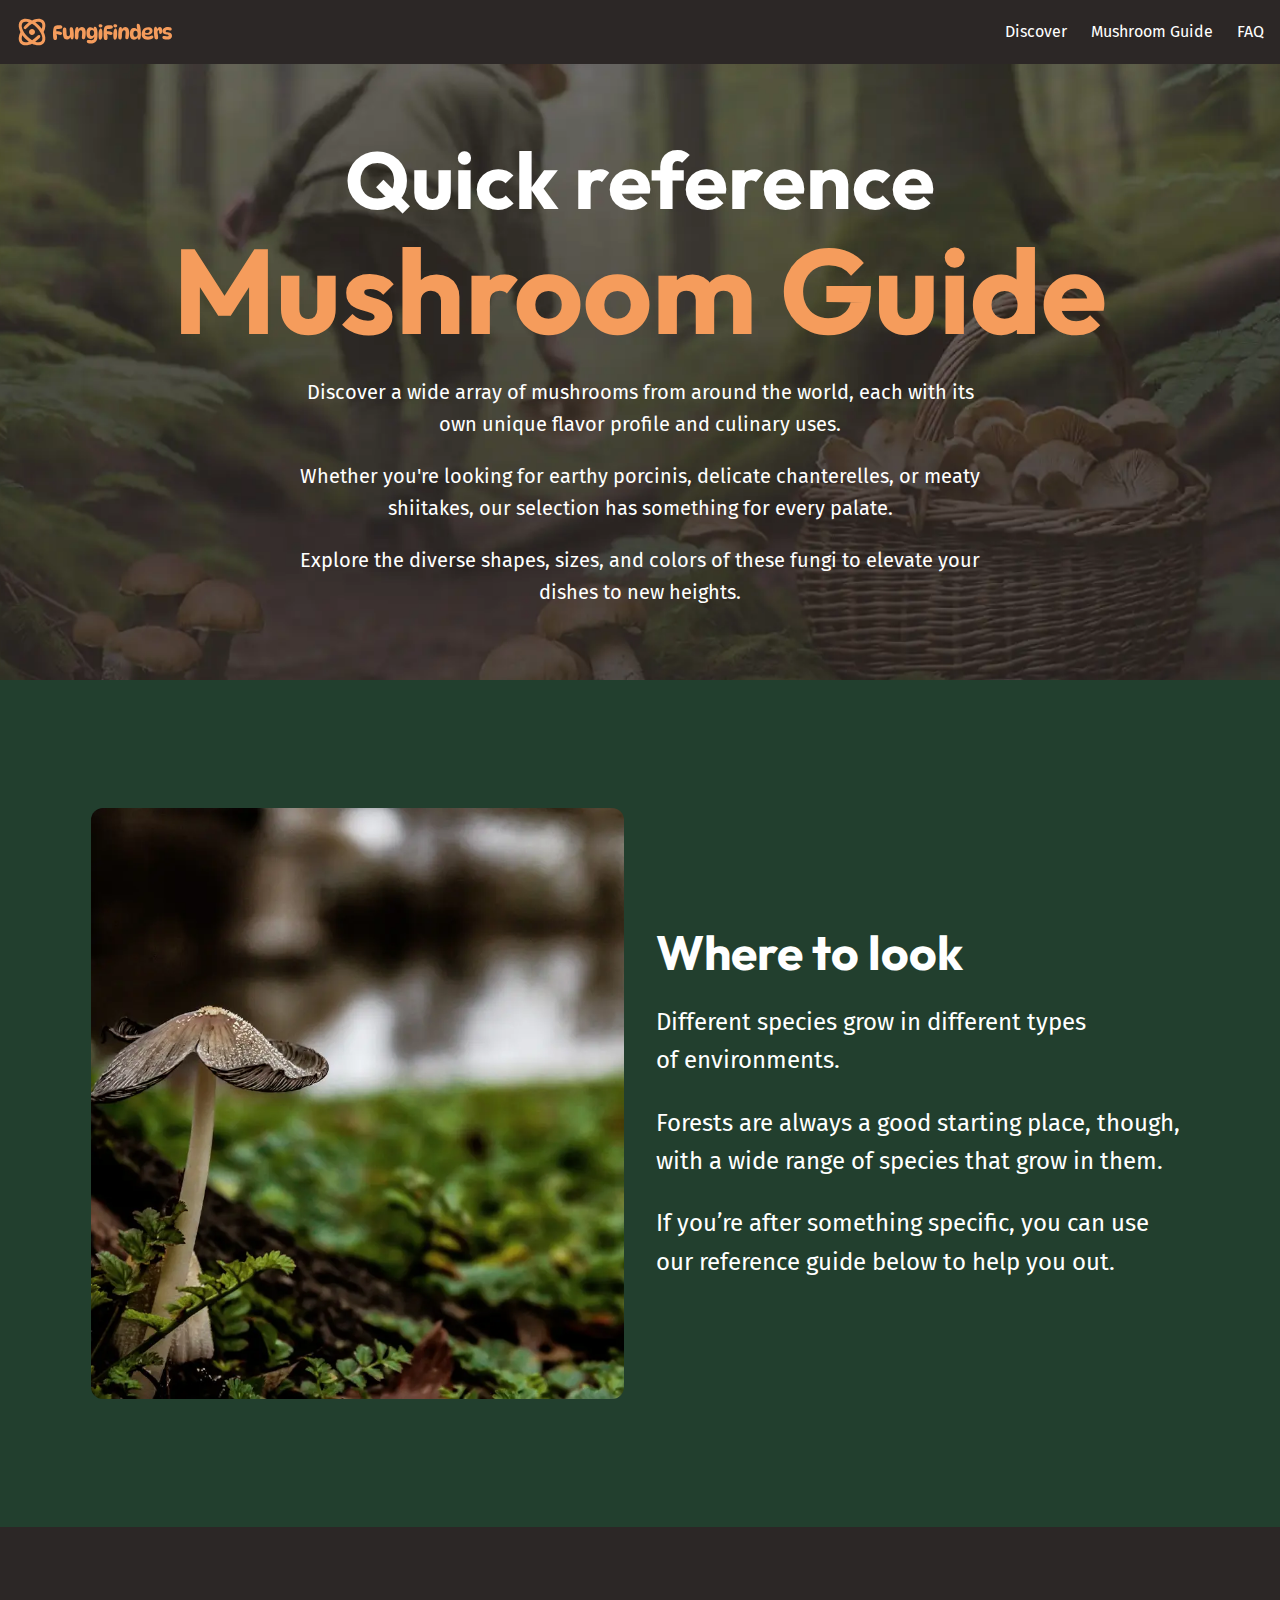
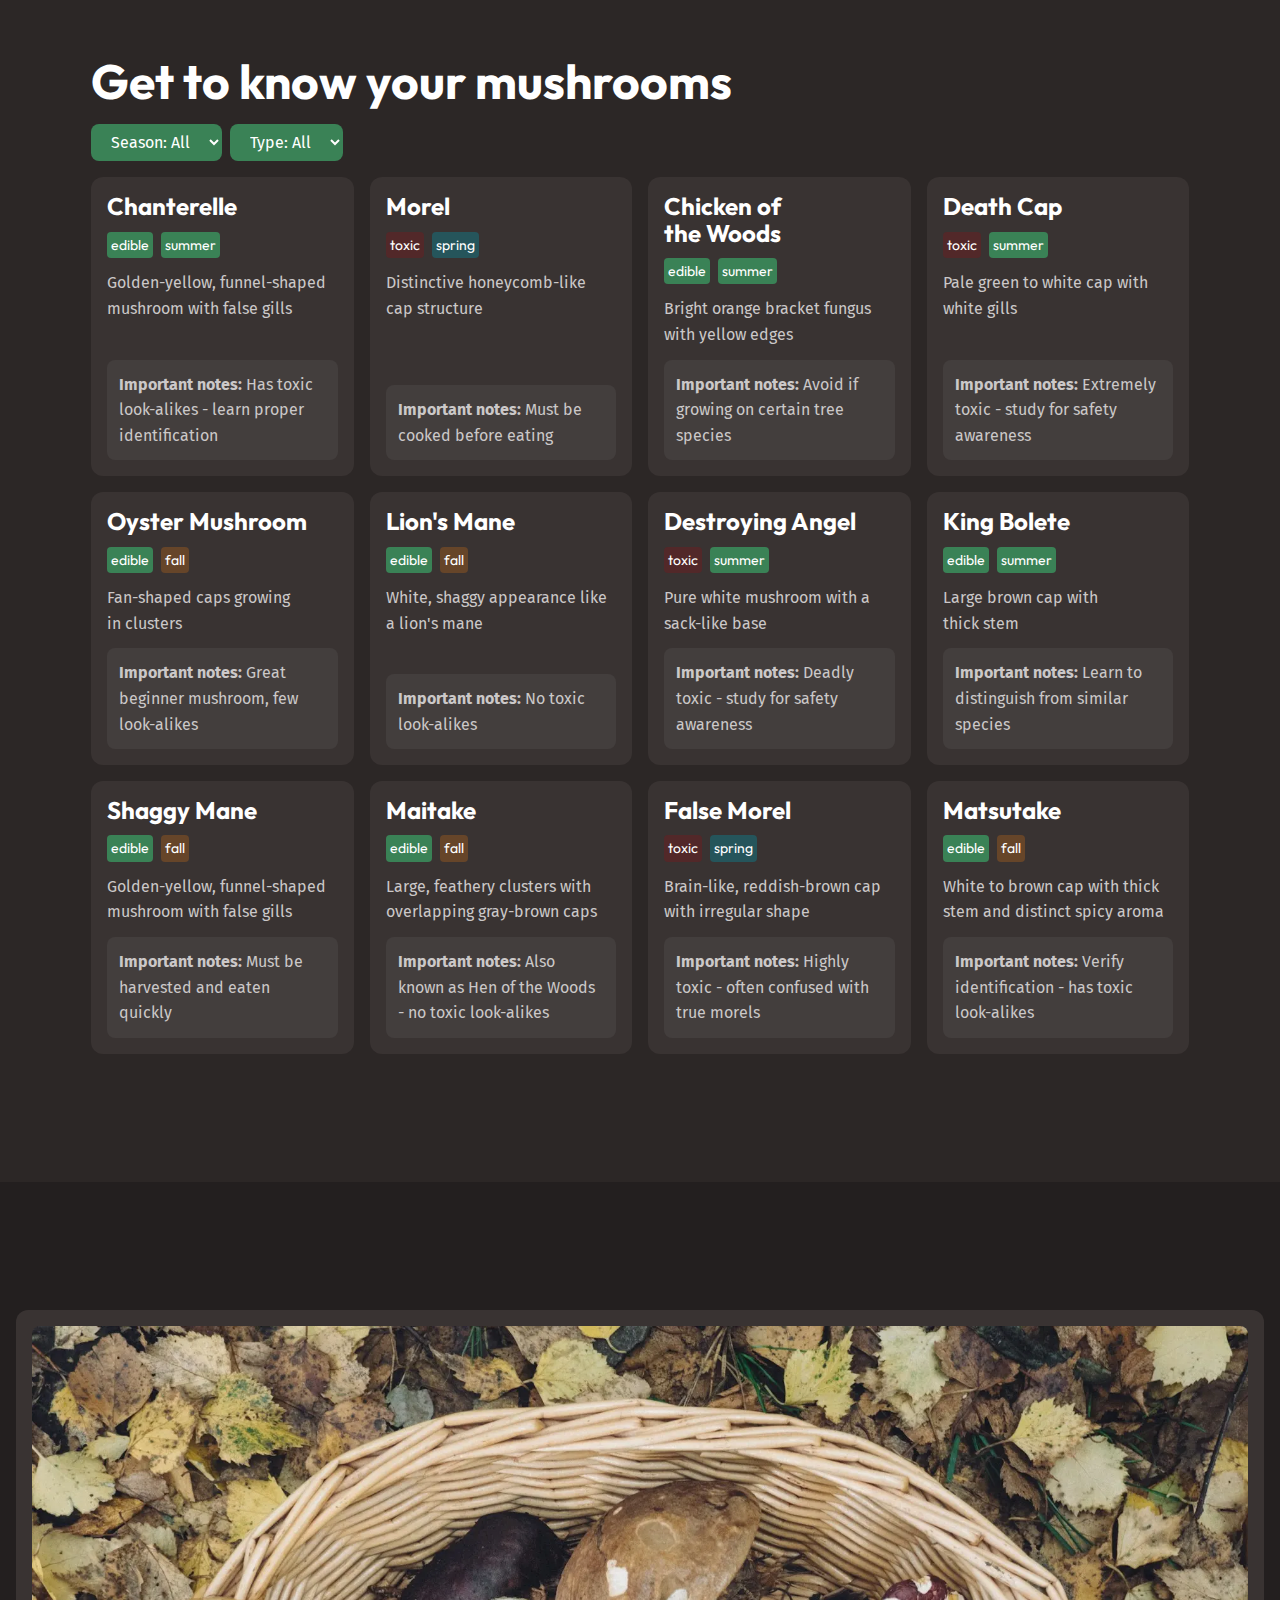
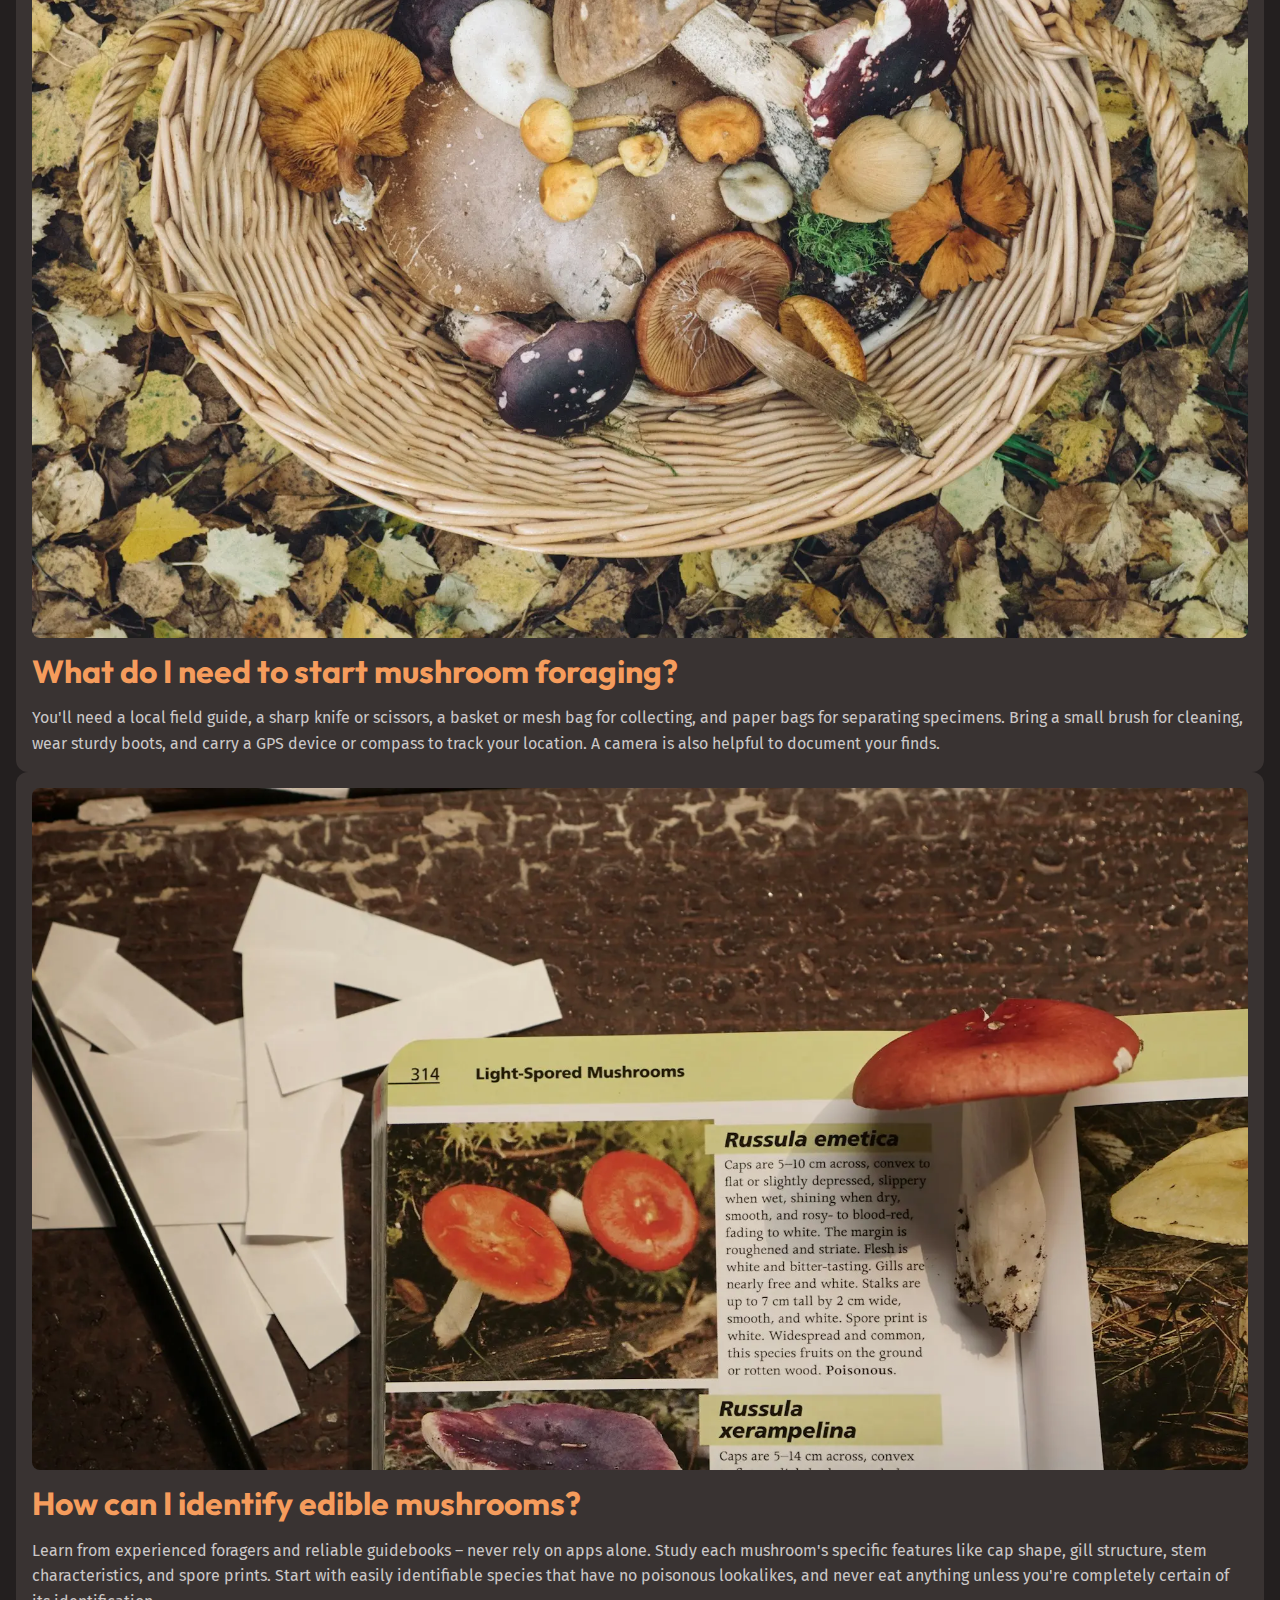
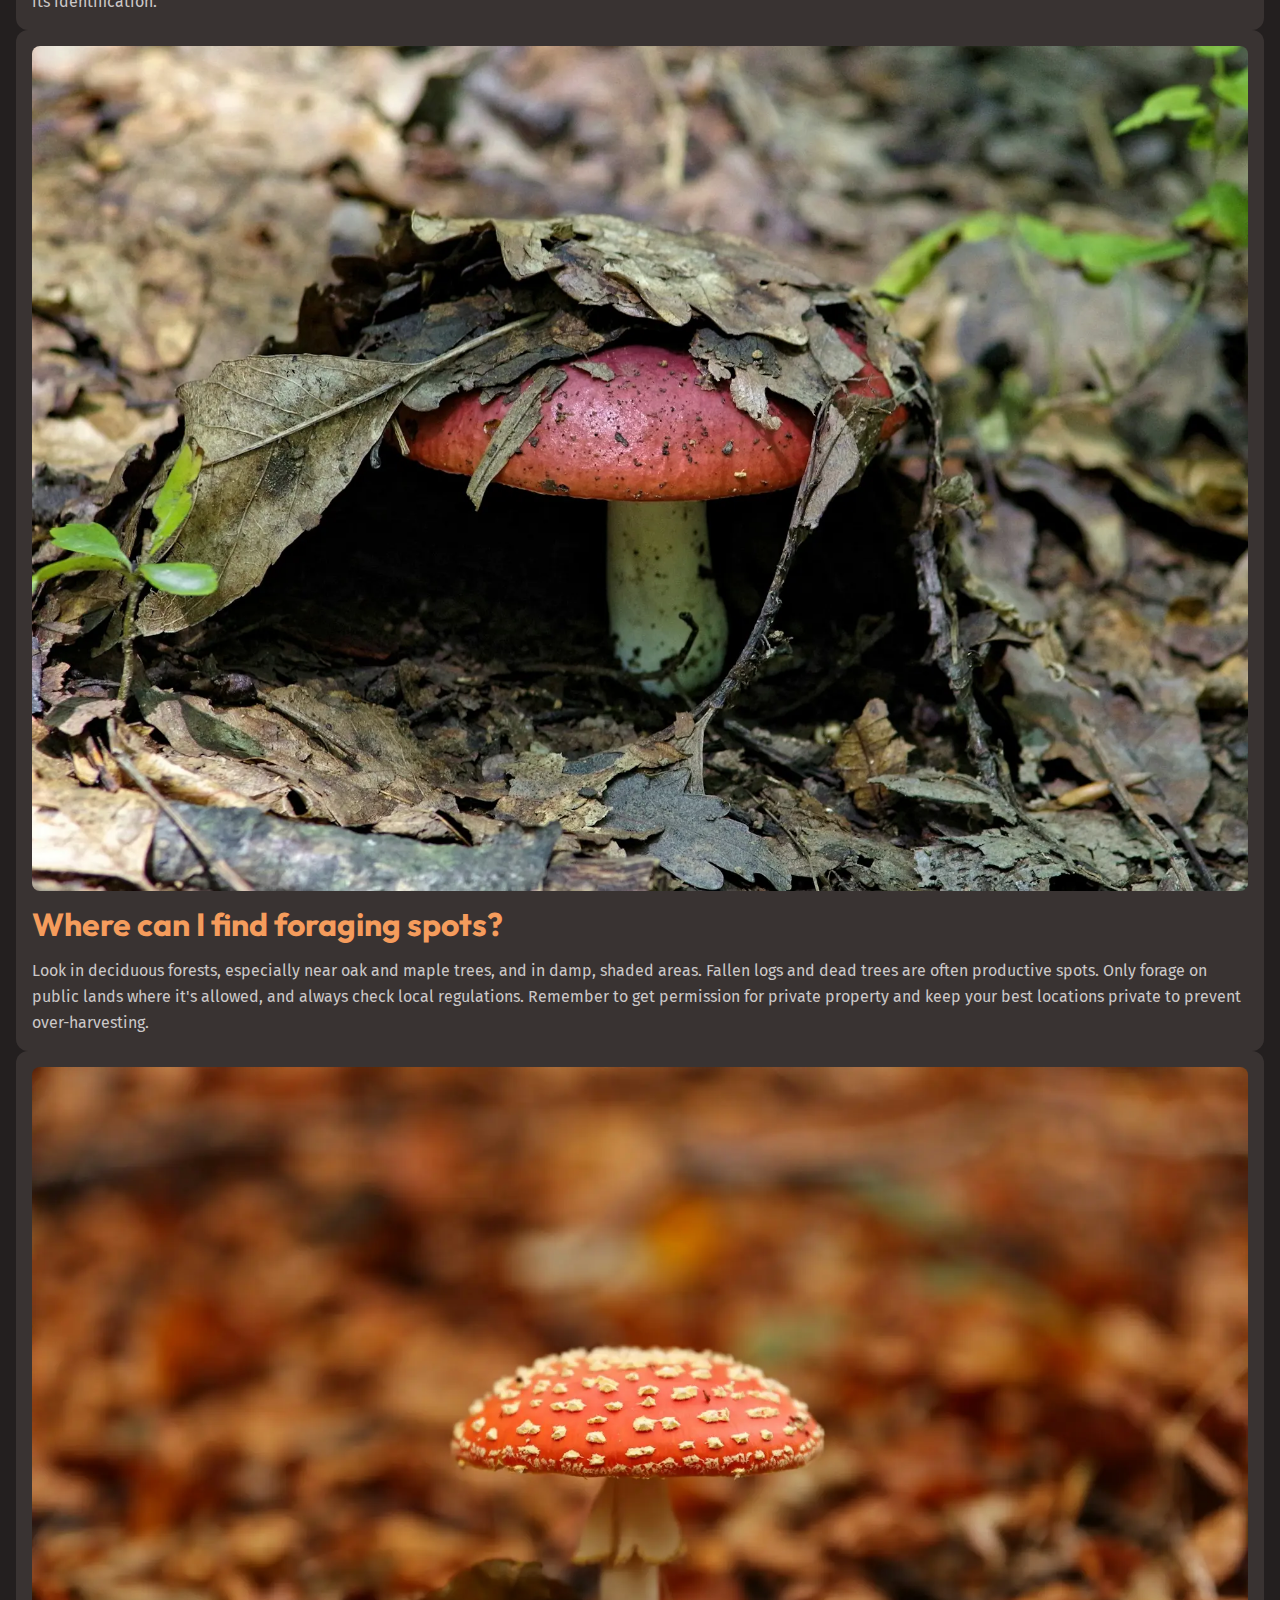
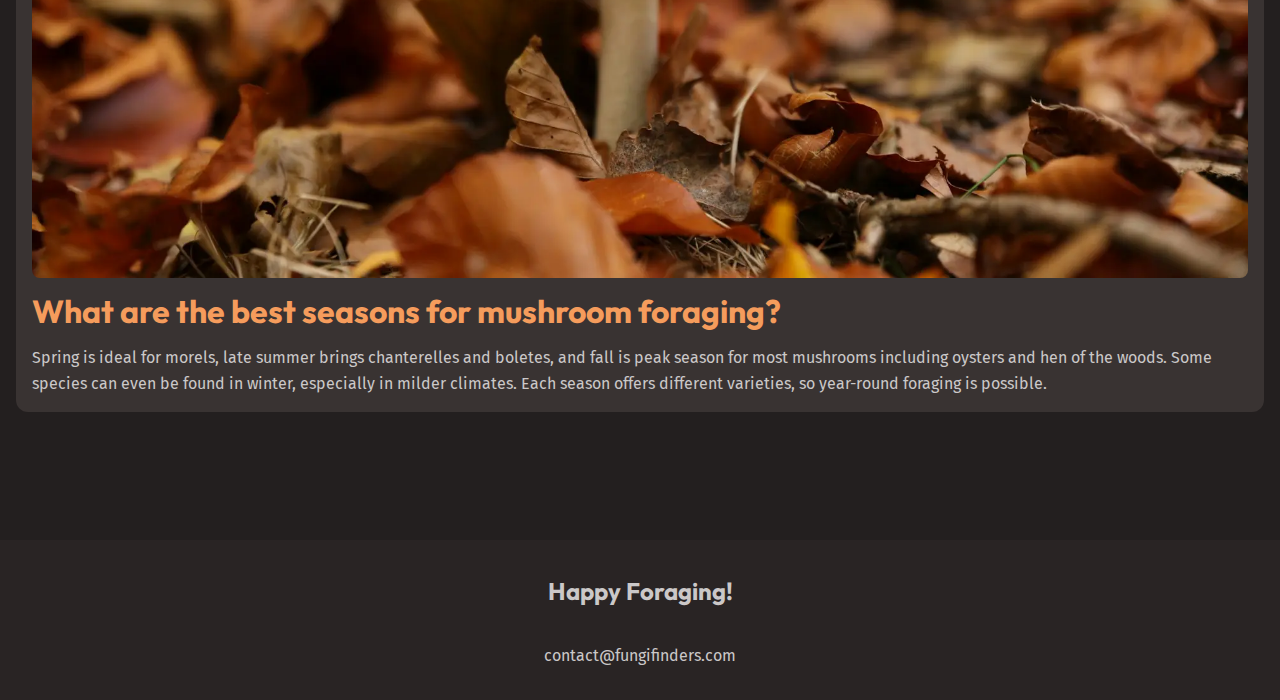
==== mushroom-guide.html @ 2363a517 "Add guide page and style through mushroom guide section" ====
<!DOCTYPE html>
<html lang="en">
  <head>
    <meta charset="UTF-8" />
    <meta name="viewport" content="width=device-width, initial-scale=1.0" />
    <title>FEM From Scratch</title>

    <link rel="preconnect" href="https://fonts.googleapis.com" />
    <link rel="preconnect" href="https://fonts.gstatic.com" crossorigin />
    <link
      href="https://fonts.googleapis.com/css2?family=Fira+Sans:wght@400;700&family=Outfit:wght@100..900&display=swap"
      rel="stylesheet" />

    <link rel="stylesheet" href="style.css" />
    <script src="/main.js" defer></script>
  </head>

  <body>
    <a href="#main" class="skip-to-main">Skip to main content</a>
    <header class="site-header">
      <div class="wrapper" data-width="wide">
        <div class="site-header__inner">
          <a href="/">
            <img class="logo" src="/assets/fungi-finders.svg" alt="" />
          </a>
          <button aria-controls="primary-nav" aria-expanded="false">
            <span class="visually-hidden">Menu</span>
            <img src="/assets/hamburger.svg" alt="" />
          </button>
          <nav id="primary-nav" class="primary-navigation">
            <ul role="list">
              <li><a href="/">Discover</a></li>
              <li><a href="/mushroom-guide.html">Mushroom Guide</a></li>
              <li><a href="#">FAQ</a></li>
            </ul>
          </nav>
        </div>
      </div>
    </header>

    <main id="main">
      <section class="section hero flow" data-padding="compact">
        <div class="wrapper" data-width="wide">
          <h1 class="hero__title">
            Quick reference
            <span>Mushroom Guide</span>
          </h1>
        </div>
        <div class="wrapper" data-width="narrow">
          <div class="flow">
            <p>
              Discover a wide array of mushrooms from around the world, each
              with its own unique flavor profile and culinary uses.
            </p>
            <p>
              Whether you're looking for earthy porcinis, delicate chanterelles,
              or meaty shiitakes, our selection has something for every palate.
            </p>
            <p>
              Explore the diverse shapes, sizes, and colors of these fungi to
              elevate your dishes to new heights.
            </p>
          </div>
        </div>
      </section>

      <!-- Where to look -->
      <section class="section background-accent">
        <div class="wrapper">
          <!-- Two columns -->
          <div
            class="equal-columns"
            data-gap="large"
            data-vertical-alignment="center">
            <div>
              <img
                src="/assets/where-to-look.webp"
                alt="A white mushroom with a large cap growing on the forest floor" />
            </div>
            <div class="flow font-size-lg text-high-contrast">
              <h2 class="section-title">Where to look</h2>
              <p>Different species grow in different types of environments.</p>
              <p>
                Forests are always a good starting place, though, with a wide
                range of species that grow in them.
              </p>
              <p>
                If you’re after something specific, you can use our reference
                guide below to help you out.
              </p>
            </div>
          </div>
        </div>
      </section>

      <!-- Get to know your mushrooms -->
      <section class="section mushroom-guide">
        <div class="wrapper">
          <div class="flow">
            <h2 class="section-title">Get to know your mushrooms</h2>
            <div class="flex-group">
              <select name="" id="">
                <option value="all">Season: All</option>
                <option value="spring">Spring</option>
                <option value="summer">Summer</option>
                <option value="fall">Fall</option>
              </select>
              <select name="" id="">
                <option value="all">Type: All</option>
                <option value="edible">Edible</option>
                <option value="toxic">Toxic</option>
              </select>
            </div>

            <!-- Grid of mushrooms -->
            <div class="grid-auto-fit">
              <!-- 12 cards here -->
              <div class="card">
                <h3 class="card__title">Chanterelle</h3>
                <ul
                  class="tag-list"
                  role="list"
                  aria-label="Mushroom Characteristics">
                  <li data-edible="edible">
                    <span class="visually-hidden">This mushroom is</span>
                    edible
                  </li>
                  <li data-season="summer">
                    <span class="visually-hidden">
                      Best season to harvest this mushroom is
                    </span>
                    summer
                  </li>
                </ul>
                <p>Golden-yellow, funnel-shaped mushroom with false gills</p>
                <div class="card__note">
                  <strong>Important notes: </strong>
                  Has toxic look-alikes - learn proper identification
                </div>
              </div>

              <div class="card">
                <h3 class="card__title">Morel</h3>
                <ul
                  class="tag-list"
                  role="list"
                  aria-label="Mushroom Characteristics">
                  <li data-edible="toxic">
                    <span class="visually-hidden">This mushroom is</span>
                    toxic
                  </li>
                  <li data-season="spring">
                    <span class="visually-hidden">
                      Best season to harvest this mushroom is
                    </span>
                    spring
                  </li>
                </ul>
                <p>Distinctive honeycomb-like cap structure</p>
                <div class="card__note">
                  <strong>Important notes: </strong>
                  Must be cooked before eating
                </div>
              </div>

              <div class="card">
                <h3 class="card__title">Chicken of the Woods</h3>
                <ul
                  class="tag-list"
                  role="list"
                  aria-label="Mushroom Characteristics">
                  <li data-edible="edible">
                    <span class="visually-hidden">This mushroom is</span>
                    edible
                  </li>
                  <li data-season="summer">
                    <span class="visually-hidden">
                      Best season to harvest this mushroom is
                    </span>
                    summer
                  </li>
                </ul>
                <p>Bright orange bracket fungus with yellow edges</p>
                <div class="card__note">
                  <strong>Important notes: </strong>
                  Avoid if growing on certain tree species
                </div>
              </div>

              <div class="card">
                <h3 class="card__title">Death Cap</h3>
                <ul
                  class="tag-list"
                  role="list"
                  aria-label="Mushroom Characteristics">
                  <li data-edible="toxic">
                    <span class="visually-hidden">This mushroom is</span>
                    toxic
                  </li>
                  <li data-season="summer">
                    <span class="visually-hidden">
                      Best season to harvest this mushroom is
                    </span>
                    summer
                  </li>
                </ul>
                <p>Pale green to white cap with white gills</p>
                <div class="card__note">
                  <strong>Important notes: </strong>
                  Extremely toxic - study for safety awareness
                </div>
              </div>

              <div class="card">
                <h3 class="card__title">Oyster Mushroom</h3>
                <ul
                  class="tag-list"
                  role="list"
                  aria-label="Mushroom Characteristics">
                  <li data-edible="edible">
                    <span class="visually-hidden">This mushroom is</span>
                    edible
                  </li>
                  <li data-season="fall">
                    <span class="visually-hidden">
                      Best season to harvest this mushroom is
                    </span>
                    fall
                  </li>
                </ul>
                <p>Fan-shaped caps growing in clusters</p>
                <div class="card__note">
                  <strong>Important notes: </strong>
                  Great beginner mushroom, few look-alikes
                </div>
              </div>

              <div class="card">
                <h3 class="card__title">Lion's Mane</h3>
                <ul
                  class="tag-list"
                  role="list"
                  aria-label="Mushroom Characteristics">
                  <li data-edible="edible">
                    <span class="visually-hidden">This mushroom is</span>
                    edible
                  </li>
                  <li data-season="fall">
                    <span class="visually-hidden">
                      Best season to harvest this mushroom is
                    </span>
                    fall
                  </li>
                </ul>
                <p>White, shaggy appearance like a lion's mane</p>
                <div class="card__note">
                  <strong>Important notes: </strong>
                  No toxic look-alikes
                </div>
              </div>

              <div class="card">
                <h3 class="card__title">Destroying Angel</h3>
                <ul
                  class="tag-list"
                  role="list"
                  aria-label="Mushroom Characteristics">
                  <li data-edible="toxic">
                    <span class="visually-hidden">This mushroom is</span>
                    toxic
                  </li>
                  <li data-season="summer">
                    <span class="visually-hidden">
                      Best season to harvest this mushroom is
                    </span>
                    summer
                  </li>
                </ul>
                <p>Pure white mushroom with a sack-like base</p>
                <div class="card__note">
                  <strong>Important notes: </strong>
                  Deadly toxic - study for safety awareness
                </div>
              </div>

              <div class="card">
                <h3 class="card__title">King Bolete</h3>
                <ul
                  class="tag-list"
                  role="list"
                  aria-label="Mushroom Characteristics">
                  <li data-edible="edible">
                    <span class="visually-hidden">This mushroom is</span>
                    edible
                  </li>
                  <li data-season="summer">
                    <span class="visually-hidden">
                      Best season to harvest this mushroom is
                    </span>
                    summer
                  </li>
                </ul>
                <p>Large brown cap with thick stem</p>
                <div class="card__note">
                  <strong>Important notes: </strong>
                  Learn to distinguish from similar species
                </div>
              </div>

              <div class="card">
                <h3 class="card__title">Shaggy Mane</h3>
                <ul
                  class="tag-list"
                  role="list"
                  aria-label="Mushroom Characteristics">
                  <li data-edible="edible">
                    <span class="visually-hidden">This mushroom is</span>
                    edible
                  </li>
                  <li data-season="fall">
                    <span class="visually-hidden">
                      Best season to harvest this mushroom is
                    </span>
                    fall
                  </li>
                </ul>
                <p>Golden-yellow, funnel-shaped mushroom with false gills</p>
                <div class="card__note">
                  <strong>Important notes: </strong>
                  Must be harvested and eaten quickly
                </div>
              </div>

              <div class="card">
                <h3 class="card__title">Maitake</h3>
                <ul
                  class="tag-list"
                  role="list"
                  aria-label="Mushroom Characteristics">
                  <li data-edible="edible">
                    <span class="visually-hidden">This mushroom is</span>
                    edible
                  </li>
                  <li data-season="fall">
                    <span class="visually-hidden">
                      Best season to harvest this mushroom is
                    </span>
                    fall
                  </li>
                </ul>
                <p>Large, feathery clusters with overlapping gray-brown caps</p>
                <div class="card__note">
                  <strong>Important notes: </strong>
                  Also known as Hen of the Woods - no toxic look-alikes
                </div>
              </div>

              <div class="card">
                <h3 class="card__title">False Morel</h3>
                <ul
                  class="tag-list"
                  role="list"
                  aria-label="Mushroom Characteristics">
                  <li data-edible="toxic">
                    <span class="visually-hidden">This mushroom is</span>
                    toxic
                  </li>
                  <li data-season="spring">
                    <span class="visually-hidden">
                      Best season to harvest this mushroom is
                    </span>
                    spring
                  </li>
                </ul>
                <p>Brain-like, reddish-brown cap with irregular shape</p>
                <div class="card__note">
                  <strong>Important notes: </strong>
                  Highly toxic - often confused with true morels
                </div>
              </div>

              <div class="card">
                <h3 class="card__title">Matsutake</h3>
                <ul
                  class="tag-list"
                  role="list"
                  aria-label="Mushroom Characteristics">
                  <li data-edible="edible">
                    <span class="visually-hidden">This mushroom is</span>
                    edible
                  </li>
                  <li data-season="fall">
                    <span class="visually-hidden">
                      Best season to harvest this mushroom is
                    </span>
                    fall
                  </li>
                </ul>
                <p>
                  White to brown cap with thick stem and distinct spicy aroma
                </p>
                <div class="card__note">
                  <strong>Important notes: </strong>
                  Verify identification - has toxic look-alikes
                </div>
              </div>
            </div>
          </div>
        </div>
      </section>

      <!-- FAQ -->
      <section class="section background-extra-dark">
        <div class="wrapper" data-width="wide">
          <div class="card">
            <img
              src="/assets/start-foraging.webp"
              alt="A basket full of wild mushrooms" />
            <h3 class="card__title">
              What do I need to start mushroom foraging?
            </h3>
            <p>
              You'll need a local field guide, a sharp knife or scissors, a
              basket or mesh bag for collecting, and paper bags for separating
              specimens. Bring a small brush for cleaning, wear sturdy boots,
              and carry a GPS device or compass to track your location. A camera
              is also helpful to document your finds.
            </p>
          </div>
          <div class="card">
            <img
              src="/assets/identify-mushrooms.webp"
              alt="A mushroom on top of a book, showing the information about that mushroom" />
            <h3 class="card__title">How can I identify edible mushrooms?</h3>
            <p>
              Learn from experienced foragers and reliable guidebooks – never
              rely on apps alone. Study each mushroom's specific features like
              cap shape, gill structure, stem characteristics, and spore prints.
              Start with easily identifiable species that have no poisonous
              lookalikes, and never eat anything unless you're completely
              certain of its identification.
            </p>
          </div>
          <div class="card">
            <img
              src="/assets/where-to-find.webp"
              alt="A mushroom with a red cap, poking out from a pile of leaves" />
            <h3 class="card__title">Where can I find foraging spots?</h3>
            <p>
              Look in deciduous forests, especially near oak and maple trees,
              and in damp, shaded areas. Fallen logs and dead trees are often
              productive spots. Only forage on public lands where it's allowed,
              and always check local regulations. Remember to get permission for
              private property and keep your best locations private to prevent
              over-harvesting.
            </p>
          </div>
          <div class="card">
            <img
              src="/assets/best-seasons.webp"
              alt="A red capped mushroom with white dots on it, growing out of a leafy forest floor" />
            <h3 class="card__title">
              What are the best seasons for mushroom foraging?
            </h3>
            <p>
              Spring is ideal for morels, late summer brings chanterelles and
              boletes, and fall is peak season for most mushrooms including
              oysters and hen of the woods. Some species can even be found in
              winter, especially in milder climates. Each season offers
              different varieties, so year-round foraging is possible.
            </p>
          </div>
        </div>
      </section>
    </main>

    <footer class="site-footer">
      <p class="site-footer__title">Happy Foraging!</p>
      <a href="mailto:contact@fungifinders.com">contact@fungifinders.com</a>
    </footer>
  </body>
</html>
---- style.css ----
/* @layer reset, base; */

@layer reset {
  *,
  *::before,
  *::after {
    box-sizing: border-box;
  }

  /* https://kilianvalkhof.com/2022/css-html/your-css-reset-needs-text-size-adjust-probably/ */
  html {
    -moz-text-size-adjust: none;
    -webkit-text-size-adjust: none;
    text-size-adjust: none;
  }

  body,
  h1,
  h2,
  h3,
  h4,
  p,
  figure,
  blockquote,
  dl,
  dd {
    margin: 0;
  }

  /* https://www.scottohara.me/blog/2019/01/12/lists-and-safari.html */
  [role="list"] {
    list-style: none;
    margin: 0;
    padding: 0;
  }

  body {
    min-block-size: 100vh;
    line-height: 1.6;
  }

  h1,
  h2,
  h3,
  button,
  input,
  label {
    line-height: 1.1;
  }

  h1,
  h2,
  h3,
  h4 {
    text-wrap: balance;
  }

  p,
  li {
    text-wrap: pretty;
  }

  img,
  picture {
    max-inline-size: 100%;
    display: block;
  }

  input,
  button,
  textarea,
  select {
    font: inherit;
  }
}

@layer base {
  :root {
    /* PRIMITIVES */
    --clr-white: hsl(0, 0%, 100%);
    --clr-gray-100: hsl(0, 2%, 79%);
    --clr-brand-400: hsl(25, 88%, 75%);
    --clr-brand-500: hsl(25, 88%, 66%);
    --clr-green-400: hsl(143, 19%, 49%);
    --clr-green-500: hsl(143, 38%, 37%);
    --clr-green-600: hsl(145, 29%, 19%);
    --clr-brown-500: hsl(10, 5%, 25%);
    --clr-brown-600: hsl(9, 7%, 21%);
    --clr-brown-700: hsl(9, 8%, 16%);
    --clr-brown-800: hsl(0, 6%, 15%);
    --clr-brown-900: hsl(0, 6%, 13%);

    --clr-orange-500: hsl(28, 43%, 28%);
    --clr-red-500: hsl(359, 34%, 24%);
    --clr-teal-500: hsl(186, 42%, 25%);

    --ff-body: "Fira Sans", sans-serif;
    --ff-heading: "Outfit", sans-serif;

    --fs-300: 0.875rem;
    --fs-400: 1rem;
    --fs-500: 1.125rem;
    --fs-600: 1.25rem;
    --fs-700: 1.5rem;
    --fs-800: 2rem;
    --fs-900: 3.75rem;
    --fs-1000: 3.75rem;

    /* Note media query is using CSS Nesting inside :root */
    /* @media (min-width: 760px) */
    @media (width > 760px) {
      --fs-300: 0.875rem;
      --fs-400: 1rem;
      --fs-500: 1.25rem;
      --fs-600: 1.5rem;
      --fs-700: 2rem;
      --fs-800: 3rem;
      --fs-900: 5rem;
      --fs-1000: 7.5rem;
    }
  }

  /* Start a new :root to keep proper syntax highlighting */
  :root {
    /* SEMANTIC */
    --text-main: var(--clr-gray-100);
    --text-high-contrast: var(--clr-white);
    --text-brand: var(--clr-brand-500);
    --text-brand-light: var(--clr-brand-400);

    --background-accent-light: var(--clr-green-400);
    --background-accent-main: var(--clr-green-500);
    --background-accent-dark: var(--clr-green-600);

    --background-extra-light: var(--clr-brown-500);
    --background-light: var(--clr-brown-600);
    --background-main: var(--clr-brown-700);
    --background-dark: var(--clr-brown-800);
    --background-extra-dark: var(--clr-brown-900);

    --font-size-heading-sm: var(--fs-700);
    --font-size-heading-regular: var(--fs-800);
    --font-size-heading-lg: var(--fs-900);
    --font-size-heading-xl: var(--fs-1000);

    --font-size-sm: var(--fs-300);
    --font-size-regular: var(--fs-400);
    --font-size-md: var(--fs-500);
    --font-size-lg: var(--fs-600);

    --border-radius-1: 0.25rem;
    --border-radius-2: 0.5rem;
    --border-radius-3: 0.75rem;
  }

  body {
    font-family: var(--ff-body);
    font-size: var(--font-size-regular);
    color: var(--text-main);
    background-color: var(--background-main);
  }

  h1,
  h2,
  h3,
  h4 {
    font-family: var(--ff-heading);
    font-weight: 700;
    color: var(--text-high-contrast);
  }

  a {
    color: var(--text-high-contrast);
  }

  a:hover,
  a:focus-visible {
    color: var(--text-brand-light);
  }

  img {
    border-radius: var(--border-radius-3);
  }
}

@layer layout {
  .wrapper {
    --wrapper-max-width: 1130px;
    --wrapper-padding: 1rem;

    max-width: var(--wrapper-max-width);
    margin-inline: auto;
    padding-inline: var(--wrapper-padding);
  }

  /* .wrapper--narrow */
  .wrapper[data-width="narrow"] {
    --wrapper-max-width: 720px;
  }
  /* .wrapper--wide */
  .wrapper[data-width="wide"] {
    --wrapper-max-width: 1330px;
  }

  .section {
    --padding: 3.75rem;
    padding-block: var(--padding);
  }
  @media (min-width: 760px) {
    .section {
      --padding: 8rem;
    }
    .section[data-padding="compact"] {
      --padding: 4.5rem;
    }
  }

  .flex-group {
    display: flex;
    gap: var(--flex-group-space, 0.5rem);
    flex-wrap: wrap;
  }

  .flow > * + * {
    /* Note the em instead of rem */
    margin-block-start: var(--flow-space, 1em);
  }

  .flex-flow {
    display: flex;
    flex-direction: column;
    gap: var(--flex-flow-space, 1rem);
  }

  .grid-flow {
    display: grid;
    gap: var(--grid-flow-space, 1rem);

    align-content: start;
    justify-items: start;

    /* optional */
    /* align-content: var(--grid-flow-alignment, start); */
    /* justify-items: var(--grid-flow-justification, start); */
  }

  .grid-auto-fit {
    /* --grid-auto-fit-min-column-size: 300px; */
    display: grid;
    gap: 1rem;
    grid-template-columns: repeat(
      auto-fit,
      minmax(min(var(--grid-auto-fit-min-column-size, 320px), 100%), 1fr)
    );
  }

  .equal-columns {
    display: grid;
    gap: var(--equal-columns-gap, 1rem);
    align-items: var(--equal-columns-vertical-alignment, stretch);
  }

  .equal-columns[data-gap="large"] {
    --equal-columns-gap: 2rem;
  }

  .equal-columns[data-vertical-alignment="center"] {
    --equal-columns-vertical-alignment: center;
  }

  .equal-columns[data-vertical-alignment="bottom"] {
    --equal-columns-vertical-alignment: end;
  }

  @media (min-width: 760px) {
    .equal-columns {
      grid-auto-flow: column;
      grid-auto-columns: 1fr;
    }
  }

  /* .flex-equal-columns {
    display: flex;
  }
  .flex-equal-columns > * {
    flex: 1;
  } */
}

@layer components {
  .skip-to-main {
    background: var(--background-accent-main);
    color: white;
    font-size: var(--font-size-md);
    padding: 1rem;
    border-radius: var(--border-radius-2);
    position: absolute;
    top: 1rem;
    left: 1rem;
  }
  .skip-to-main:not(:focus) {
    clip: rect(0 0 0 0);
    clip-path: inset(50%);
    height: 1px;
    overflow: hidden;
    position: absolute;
    white-space: nowrap;
    width: 1px;
  }

  .site-header {
    padding-block: 1rem;
  }

  .site-header__inner {
    display: flex;
    flex-wrap: wrap;
    gap: 1rem 1.5rem;
    justify-content: space-between;
    align-items: center;
  }

  .primary-navigation ul {
    /* role="list" was added to nav ul to remove default list styling
    list-style: none;
    margin: 0;
    padding: 0; */
    display: flex;
    flex-wrap: wrap;
    gap: 1rem 1.5rem;
  }

  .primary-navigation a {
    text-decoration: none;
  }

  /* Hamburger menu button */
  [aria-controls="primary-nav"] {
    /* Hide menu hamburger button on wider screen size */
    display: none;
    /* Make sure nav menu button is on top of menu */
    position: relative;
    z-index: 100;
    cursor: pointer;
    background: transparent;
    border: 0;
  }
  [aria-controls="primary-nav"] img {
    border-radius: 0;
  }

  @media (max-width: 760px) {
    [aria-controls="primary-nav"] {
      /* Show menu hamburger button on mobile screen size */
      display: block;
    }

    /* .site-header {
      position: relative;
    } */

    .primary-navigation {
      /* Initially hide the menu on mobile sizes */
      display: none;

      position: absolute;
      z-index: 10;
      top: 0;
      right: 0;

      font-size: var(--font-size-lg);
      font-weight: 700;
      font-family: var(--ff-heading);
      background-color: var(--background-accent-main);
      padding: 2rem;
      border-radius: 0 0 0 var(--border-radius-3);
    }

    .primary-navigation ul {
      flex-direction: column;
      gap: 0;
    }

    /* Draw lines between menu items using border-top */
    .primary-navigation li + li {
      margin-block-start: 1.5rem;
      padding-block-start: 1.5rem;
      border-top: 2px solid var(--background-accent-light);
    }

    /* Show the dropdown menu when [aria-expanded="true"] */
    /* [aria-expanded="true"] ~ .primary-navigation */
    [aria-expanded="true"] + .primary-navigation {
      display: block;
    }

    /* Complicated way of drawing lines between menu items
    .primary-navigation li {
      margin-block-end: 1.5rem;
    }
    .primary-navigation li:not(:last-of-type)::after {
      content: "";
      display: block;
      height: 2px;
      background: var(--background-accent-light);
      margin-block-end: inherit;
    } */
  }

  .hero {
    text-align: center;
    font-size: var(--font-size-md);
    color: var(--text-high-contrast);
    background-image: url(/assets/hero.webp);
    background-size: cover;
    background-position: center;
  }

  .hero__title {
    font-size: var(--font-size-heading-lg);
  }

  .hero__title > span {
    /* display: block; forces span onto a new line */
    display: block;
    font-size: var(--font-size-heading-xl);
    color: var(--text-brand);
  }

  .card {
    /* display: grid;
    align-content: start; */
    display: flex;
    flex-direction: column;
    gap: var(--card-gap, 1rem);
    padding: 1rem;
    background-color: var(--background-light);
    border-radius: var(--border-radius-3);
  }

  .card img {
    border-radius: var(--border-radius-2);
  }

  .card__title {
    color: var(--card-title-color, var(--text-brand));
    font-size: var(--card-title-font-size, var(--font-size-heading-sm));
  }

  .card__note {
    background-color: var(--background-extra-light);
    padding: 0.75rem;
    margin-block-start: auto;
    border-radius: var(--border-radius-2);
  }

  .mushroom-guide {
    /* Set custom property for min column width */
    --grid-auto-fit-min-column-size: 260px;
    /* Set custom properties for card title font-size and color */
    --card-title-color: var(--text-high-contrast);
    --card-title-font-size: var(--font-size-lg);
    /* Set custom property for card gap */
    --card-gap: 0.75rem;
  }

  .tag-list {
    display: flex;
    gap: 0.5rem;
    flex-wrap: wrap;
  }

  .tag-list > li {
    font-family: var(--ff-heading);
    font-size: var(--font-size-sm);
    color: var(--text-high-contrast);
    /* This background color will be overwritten below */
    background-color: var(--tag-background-color, red);
    padding: 0.125rem 0.25rem;
    border-radius: var(--border-radius-1);
  }

  .tag-list [data-edible="edible"] {
    --tag-background-color: var(--background-accent-main);
  }
  .tag-list [data-edible="toxic"] {
    --tag-background-color: var(--clr-red-500);
  }
  .tag-list [data-season="summer"] {
    --tag-background-color: var(--background-accent-main);
  }
  .tag-list [data-season="spring"] {
    --tag-background-color: var(--clr-teal-500);
  }
  .tag-list [data-season="fall"] {
    --tag-background-color: var(--clr-orange-500);
  }

  select {
    padding: 0.5rem 1rem;
    background-color: var(--background-accent-main);
    color: var(--text-high-contrast);
    border: 0;
    border-radius: var(--border-radius-2);
  }

  .button {
    display: inline-flex;
    cursor: pointer;
    text-decoration: none;
    font-family: var(--ff-heading);
    font-weight: 700;
    font-size: var(--font-size-md);
    background-color: var(--background-accent-main);
    padding: 0.5rem 1rem;
    border-radius: var(--border-radius-2);
  }

  .button:hover,
  .button:focus-visible {
    background: var(--background-accent-light);
    color: var(--text-high-contrast);
  }

  .site-footer {
    background-color: var(--background-dark);
    padding-block: 2rem;
    text-align: center;

    /* either use .grid-flow and change the --grid-flow-spacing, or do this */
    display: grid;
    gap: 2rem;
  }

  .site-footer__title {
    font-size: var(--font-size-lg);
    font-family: var(--ff-heading);
    font-weight: 700;
  }

  .site-footer a {
    text-decoration: none;
    color: var(--text-main);
  }

  .site-footer a:hover,
  .site-footer a:focus-visible {
    color: var(--text-brand-light);
  }
}

@layer utilities {
  .text-center {
    text-align: center;
  }
  .text-brand {
    color: var(--text-brand);
  }
  .text-high-contrast {
    color: var(--text-high-contrast);
  }

  .section-title {
    font-size: var(--font-size-heading-regular);
  }

  .background-base {
    background-color: var(--background-base);
  }
  .background-light {
    background-color: var(--background-light);
  }
  .background-extra-light {
    background-color: var(--background-extra-light);
  }
  .background-dark {
    background-color: var(--background-dark);
  }
  .background-extra-dark {
    background-color: var(--background-extra-dark);
  }

  .background-accent {
    background-color: var(--background-accent-dark);
  }

  .font-size-sm {
    font-size: var(--font-size-sm);
  }
  .font-size-regular {
    font-size: var(--font-size-regular);
  }
  .font-size-md {
    font-size: var(--font-size-md);
  }
  .font-size-lg {
    font-size: var(--font-size-lg);
  }

  .visually-hidden {
    clip: rect(0 0 0 0);
    clip-path: inset(50%);
    height: 1px;
    overflow: hidden;
    position: absolute;
    white-space: nowrap;
    width: 1px;
  }
}
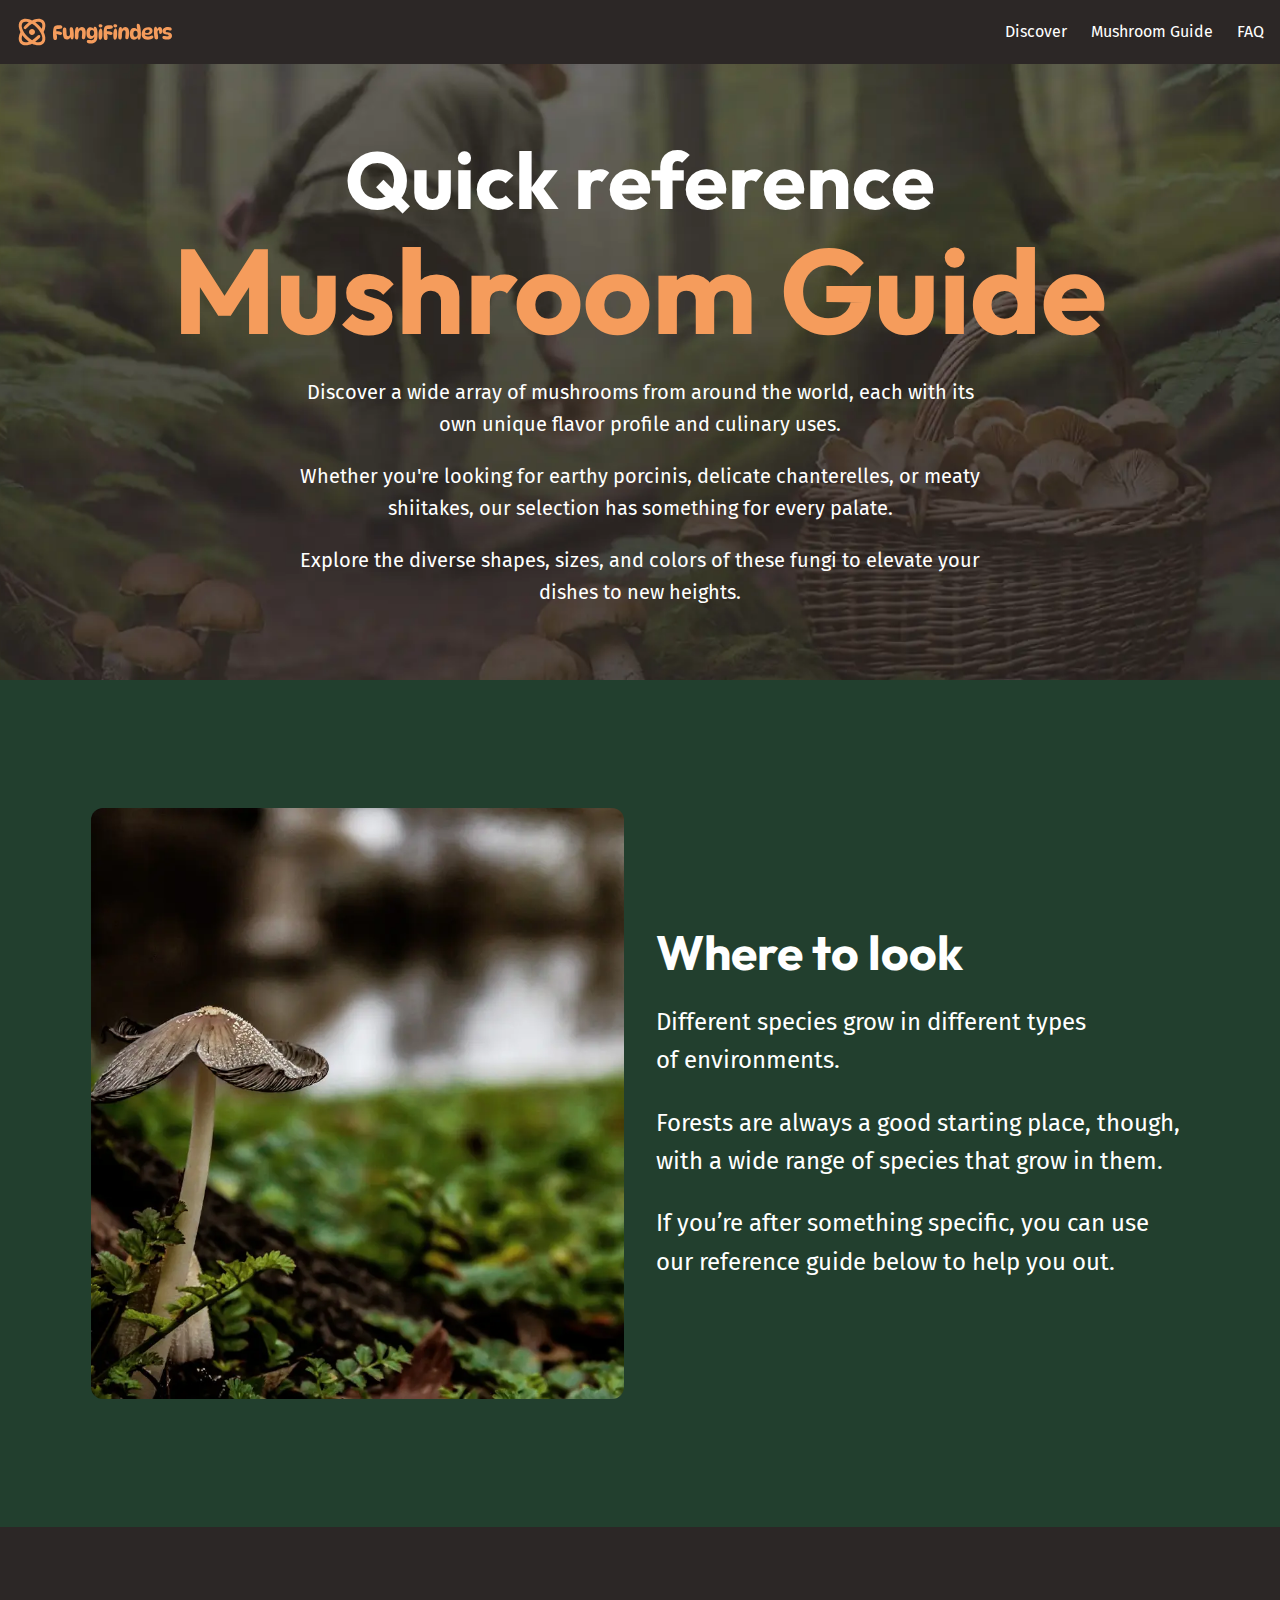
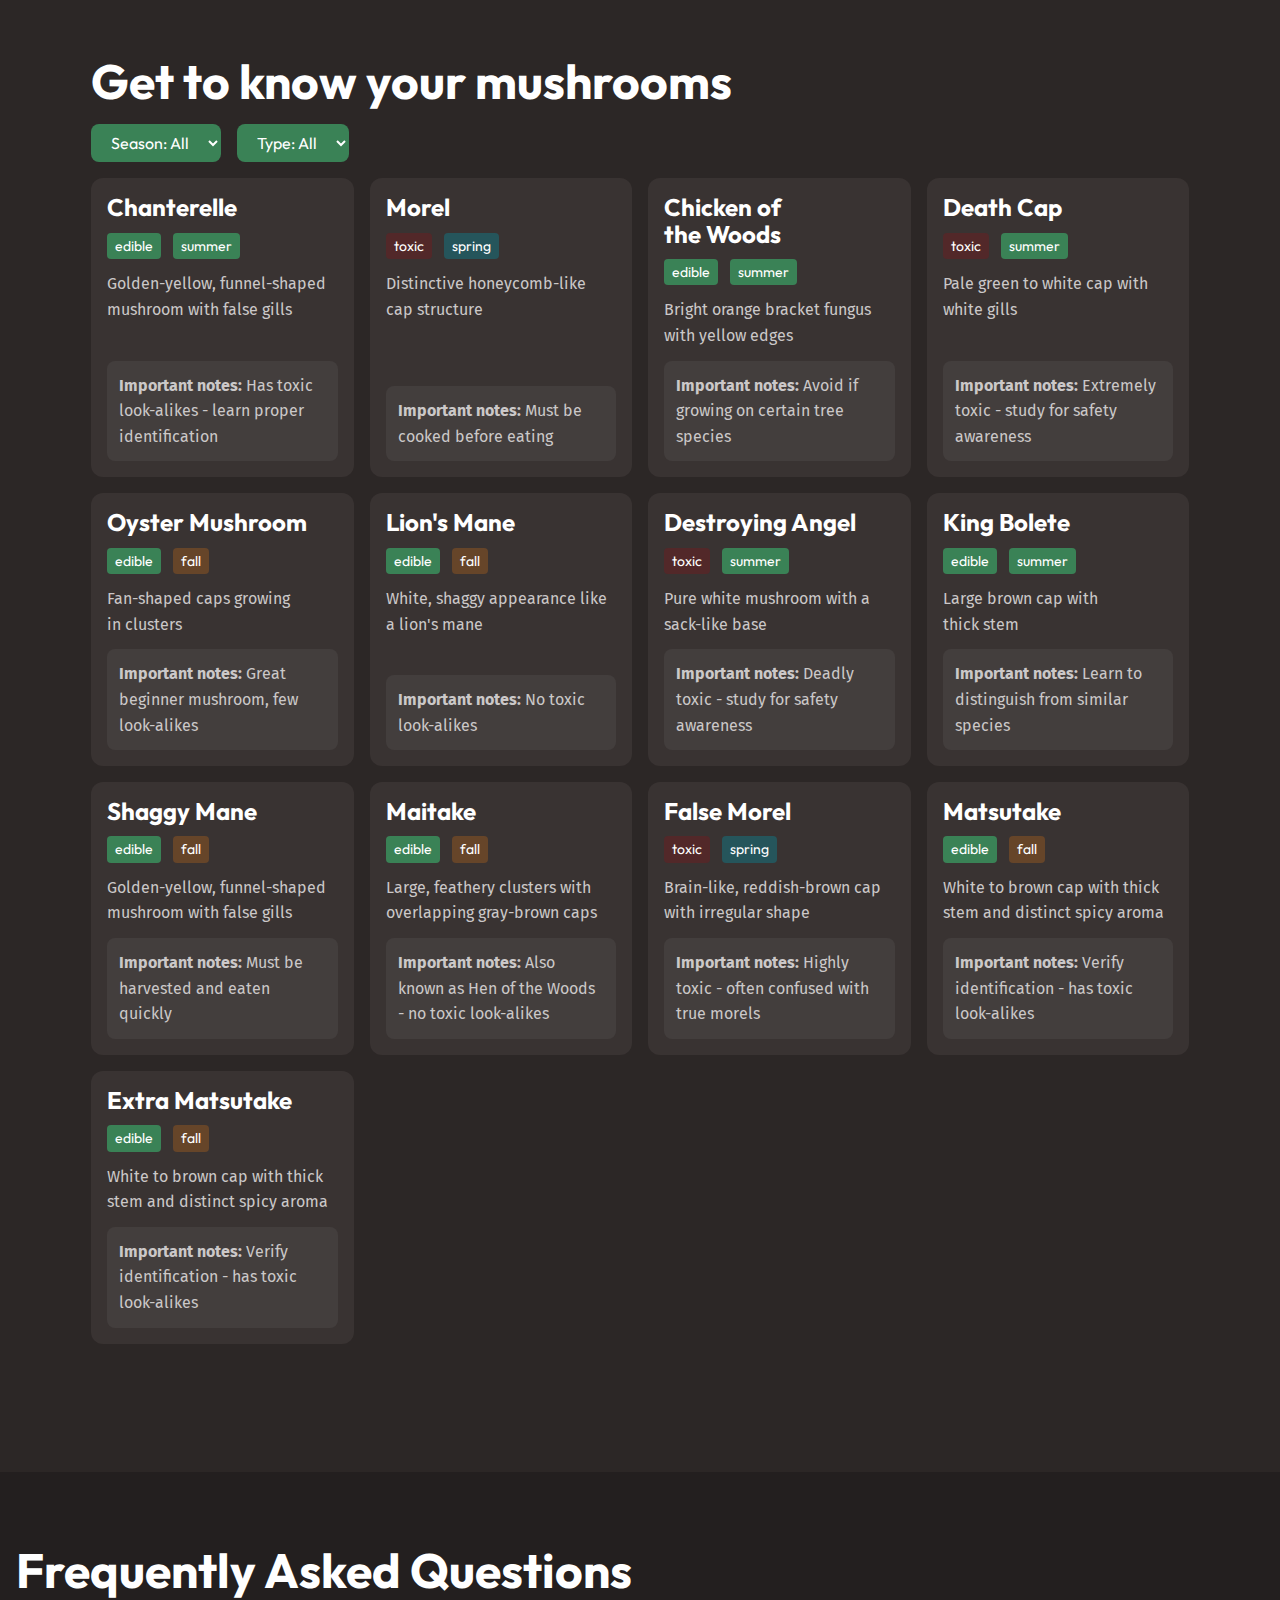
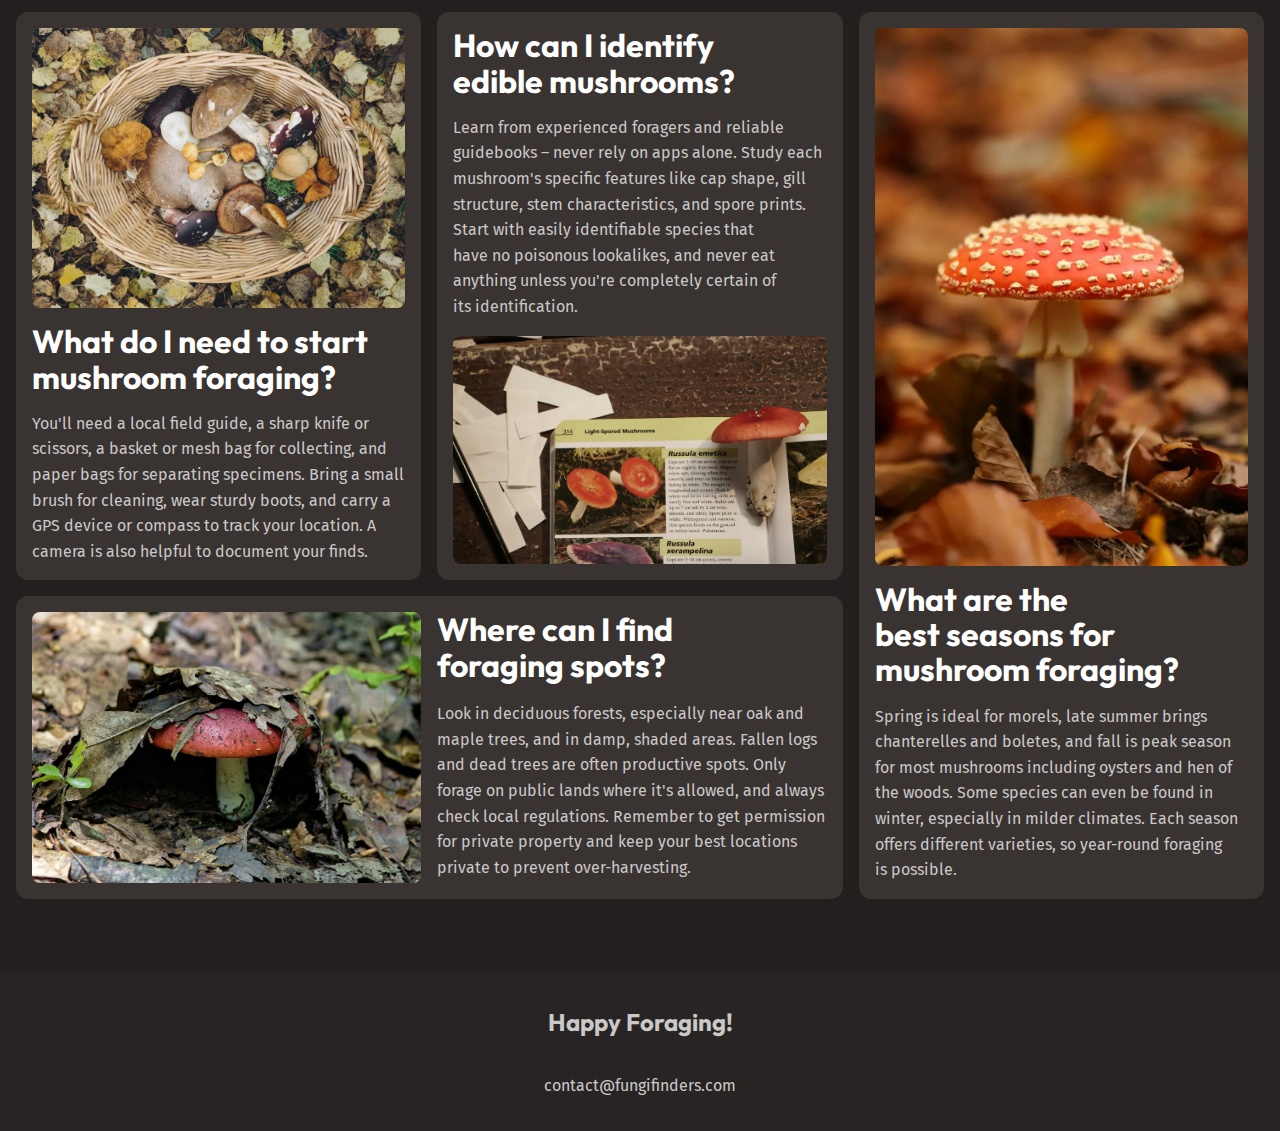
==== commit cdb085b3: "Finish website" ====
--- a/mushroom-guide.html
+++ b/mushroom-guide.html
@@ -11,12 +11,14 @@
       href="https://fonts.googleapis.com/css2?family=Fira+Sans:wght@400;700&family=Outfit:wght@100..900&display=swap"
       rel="stylesheet" />
 
-    <link rel="stylesheet" href="style.css" />
+    <link rel="stylesheet" href="/style.css" />
     <script src="/main.js" defer></script>
+    <script src="/mushroom-filter.js" defer></script>
   </head>
 
   <body>
     <a href="#main" class="skip-to-main">Skip to main content</a>
+
     <header class="site-header">
       <div class="wrapper" data-width="wide">
         <div class="site-header__inner">
@@ -31,7 +33,7 @@
             <ul role="list">
               <li><a href="/">Discover</a></li>
               <li><a href="/mushroom-guide.html">Mushroom Guide</a></li>
-              <li><a href="#">FAQ</a></li>
+              <li><a href="/mushroom-guide.html#faq">FAQ</a></li>
             </ul>
           </nav>
         </div>
@@ -75,7 +77,7 @@
             <div>
               <img
                 src="/assets/where-to-look.webp"
-                alt="A white mushroom with a large cap growing on the forest floor" />
+                alt="A white mushroom with a large cap growing on a lush green forest floor" />
             </div>
             <div class="flow font-size-lg text-high-contrast">
               <h2 class="section-title">Where to look</h2>
@@ -99,13 +101,13 @@
           <div class="flow">
             <h2 class="section-title">Get to know your mushrooms</h2>
             <div class="flex-group">
-              <select name="" id="">
+              <select name="season" id="season" hidden>
                 <option value="all">Season: All</option>
                 <option value="spring">Spring</option>
                 <option value="summer">Summer</option>
                 <option value="fall">Fall</option>
               </select>
-              <select name="" id="">
+              <select name="edible" id="edible" hidden>
                 <option value="all">Type: All</option>
                 <option value="edible">Edible</option>
                 <option value="toxic">Toxic</option>
@@ -113,7 +115,7 @@
             </div>
 
             <!-- Grid of mushrooms -->
-            <div class="grid-auto-fit">
+            <div class="grid-auto-fill">
               <!-- 12 cards here -->
               <div class="card">
                 <h3 class="card__title">Chanterelle</h3>
@@ -403,72 +405,116 @@
                   <strong>Important notes: </strong>
                   Verify identification - has toxic look-alikes
                 </div>
+              </div>
+
+              <div class="card">
+                <h3 class="card__title">Extra Matsutake</h3>
+                <ul
+                  class="tag-list"
+                  role="list"
+                  aria-label="Mushroom Characteristics">
+                  <li data-edible="edible">
+                    <span class="visually-hidden">This mushroom is</span>
+                    edible
+                  </li>
+                  <li data-season="fall">
+                    <span class="visually-hidden">
+                      Best season to harvest this mushroom is
+                    </span>
+                    fall
+                  </li>
+                </ul>
+                <p>
+                  White to brown cap with thick stem and distinct spicy aroma
+                </p>
+                <div class="card__note">
+                  <strong>Important notes: </strong>
+                  Verify identification - has toxic look-alikes
+                </div>
+              </div>
+
+              <div class="no-results-message" hidden>
+                No matches for these filters
               </div>
             </div>
           </div>
         </div>
       </section>
 
-      <!-- FAQ -->
-      <section class="section background-extra-dark">
+      <!-- FAQ BENTO GRID-->
+      <section
+        id="faq"
+        class="section background-extra-dark"
+        data-padding="compact">
         <div class="wrapper" data-width="wide">
-          <div class="card">
-            <img
-              src="/assets/start-foraging.webp"
-              alt="A basket full of wild mushrooms" />
-            <h3 class="card__title">
-              What do I need to start mushroom foraging?
-            </h3>
-            <p>
-              You'll need a local field guide, a sharp knife or scissors, a
-              basket or mesh bag for collecting, and paper bags for separating
-              specimens. Bring a small brush for cleaning, wear sturdy boots,
-              and carry a GPS device or compass to track your location. A camera
-              is also helpful to document your finds.
-            </p>
-          </div>
-          <div class="card">
-            <img
-              src="/assets/identify-mushrooms.webp"
-              alt="A mushroom on top of a book, showing the information about that mushroom" />
-            <h3 class="card__title">How can I identify edible mushrooms?</h3>
-            <p>
-              Learn from experienced foragers and reliable guidebooks – never
-              rely on apps alone. Study each mushroom's specific features like
-              cap shape, gill structure, stem characteristics, and spore prints.
-              Start with easily identifiable species that have no poisonous
-              lookalikes, and never eat anything unless you're completely
-              certain of its identification.
-            </p>
-          </div>
-          <div class="card">
-            <img
-              src="/assets/where-to-find.webp"
-              alt="A mushroom with a red cap, poking out from a pile of leaves" />
-            <h3 class="card__title">Where can I find foraging spots?</h3>
-            <p>
-              Look in deciduous forests, especially near oak and maple trees,
-              and in damp, shaded areas. Fallen logs and dead trees are often
-              productive spots. Only forage on public lands where it's allowed,
-              and always check local regulations. Remember to get permission for
-              private property and keep your best locations private to prevent
-              over-harvesting.
-            </p>
-          </div>
-          <div class="card">
-            <img
-              src="/assets/best-seasons.webp"
-              alt="A red capped mushroom with white dots on it, growing out of a leafy forest floor" />
-            <h3 class="card__title">
-              What are the best seasons for mushroom foraging?
-            </h3>
-            <p>
-              Spring is ideal for morels, late summer brings chanterelles and
-              boletes, and fall is peak season for most mushrooms including
-              oysters and hen of the woods. Some species can even be found in
-              winter, especially in milder climates. Each season offers
-              different varieties, so year-round foraging is possible.
-            </p>
+          <div class="flow">
+            <h2 class="section-title">Frequently Asked Questions</h2>
+            <div class="faq-bento-grid">
+              <div class="card">
+                <img
+                  src="/assets/start-foraging.webp"
+                  alt="A basket full of a variety of wild mushrooms" />
+                <h3 class="card__title">
+                  What do I need to start mushroom foraging?
+                </h3>
+                <p>
+                  You'll need a local field guide, a sharp knife or scissors, a
+                  basket or mesh bag for collecting, and paper bags for
+                  separating specimens. Bring a small brush for cleaning, wear
+                  sturdy boots, and carry a GPS device or compass to track your
+                  location. A camera is also helpful to document your finds.
+                </p>
+              </div>
+
+              <div class="card">
+                <img
+                  src="/assets/identify-mushrooms.webp"
+                  alt="A wild mushroom on top of a page in a mushroom identification book, giving detailed information about that mushroom" />
+                <h3 class="card__title">
+                  How can I identify edible mushrooms?
+                </h3>
+                <p>
+                  Learn from experienced foragers and reliable guidebooks –
+                  never rely on apps alone. Study each mushroom's specific
+                  features like cap shape, gill structure, stem characteristics,
+                  and spore prints. Start with easily identifiable species that
+                  have no poisonous lookalikes, and never eat anything unless
+                  you're completely certain of its identification.
+                </p>
+              </div>
+
+              <div class="card">
+                <img
+                  src="/assets/where-to-find.webp"
+                  alt="A mushroom under a pile of leaves, with only one side of it visible" />
+                <h3 class="card__title">Where can I find foraging spots?</h3>
+                <p>
+                  Look in deciduous forests, especially near oak and maple
+                  trees, and in damp, shaded areas. Fallen logs and dead trees
+                  are often productive spots. Only forage on public lands where
+                  it's allowed, and always check local regulations. Remember to
+                  get permission for private property and keep your best
+                  locations private to prevent over-harvesting.
+                </p>
+              </div>
+
+              <div class="card">
+                <img
+                  src="/assets/best-seasons.webp"
+                  alt="A white stemmed mushroom, with a bright orange cap with white spots" />
+                <h3 class="card__title">
+                  What are the best seasons for mushroom foraging?
+                </h3>
+                <p>
+                  Spring is ideal for morels, late summer brings chanterelles
+                  and boletes, and fall is peak season for most mushrooms
+                  including oysters and hen of the woods. Some species can even
+                  be found in winter, especially in milder climates. Each season
+                  offers different varieties, so year-round foraging is
+                  possible.
+                </p>
+              </div>
+            </div>
           </div>
         </div>
       </section>
--- a/style.css
+++ b/style.css
@@ -81,9 +81,23 @@
     --clr-gray-100: hsl(0, 2%, 79%);
     --clr-brand-400: hsl(25, 88%, 75%);
     --clr-brand-500: hsl(25, 88%, 66%);
+
     --clr-green-400: hsl(143, 19%, 49%);
     --clr-green-500: hsl(143, 38%, 37%);
     --clr-green-600: hsl(145, 29%, 19%);
+
+    /* Light mode colors from KP notes */
+    /* --clr-brown-100: hsl(10, 5%, 92%);
+    --clr-brown-200: hsl(9, 7%, 85%);
+    --clr-brown-300: hsl(9, 8%, 78%);
+    --clr-brown-400: hsl(0, 6%, 72%); */
+
+    /* Light mode colors from KP video */
+    --clr-brown-100: hsl(10, 5%, 90%);
+    --clr-brown-200: hsl(9, 7%, 85%);
+    --clr-brown-300: hsl(9, 8%, 75%);
+    --clr-brown-400: hsl(0, 6%, 60%);
+
     --clr-brown-500: hsl(10, 5%, 25%);
     --clr-brown-600: hsl(9, 7%, 21%);
     --clr-brown-700: hsl(9, 8%, 16%);
@@ -120,7 +134,7 @@
     }
   }
 
-  /* Start a new :root to keep proper syntax highlighting */
+  /* Start a new :root to keep proper syntax highlighting in VS Code*/
   :root {
     /* SEMANTIC */
     --text-main: var(--clr-gray-100);
@@ -151,6 +165,39 @@
     --border-radius-1: 0.25rem;
     --border-radius-2: 0.5rem;
     --border-radius-3: 0.75rem;
+
+    /* Note media query is using CSS Nesting inside :root */
+    /* @media (prefers-color-scheme: light) {
+      --text-main: var(--clr-gray-700);
+      --text-high-contrast: var(--clr-brown-900);
+
+      --background-accent-light: var(--clr-green-600);
+      --background-accent-main: var(--clr-green-500);
+      --background-accent-dark: var(--clr-green-400);
+
+      --background-extra-light: var(--clr-brown-100);
+      --background-light: var(--clr-brown-200);
+      --background-main: var(--clr-brown-300);
+      --background-dark: var(--clr-brown-400);
+      --background-extra-dark: var(--clr-brown-500);
+    } */
+  }
+}
+
+@layer base {
+  /* Cross-document view transition (navigating between pages) */
+  @view-transition {
+    navigation: auto;
+  }
+
+  @media (prefers-reduced-motion: no-preference) {
+    html {
+      scroll-behavior: smooth;
+    }
+  }
+
+  html {
+    scroll-padding: 2rem;
   }
 
   body {
@@ -185,12 +232,12 @@
 
 @layer layout {
   .wrapper {
-    --wrapper-max-width: 1130px;
-    --wrapper-padding: 1rem;
-
-    max-width: var(--wrapper-max-width);
+    /* --wrapper-max-width: 1130px; */
+    /* --wrapper-padding: 1rem; */
+
+    max-inline-size: var(--wrapper-max-width, 1130px);
     margin-inline: auto;
-    padding-inline: var(--wrapper-padding);
+    padding-inline: var(--wrapper-padding, 1rem);
   }
 
   /* .wrapper--narrow */
@@ -213,12 +260,6 @@
     .section[data-padding="compact"] {
       --padding: 4.5rem;
     }
-  }
-
-  .flex-group {
-    display: flex;
-    gap: var(--flex-group-space, 0.5rem);
-    flex-wrap: wrap;
   }
 
   .flow > * + * {
@@ -232,6 +273,12 @@
     gap: var(--flex-flow-space, 1rem);
   }
 
+  .flex-group {
+    display: flex;
+    gap: var(--flex-group-space, 1rem);
+    flex-wrap: wrap;
+  }
+
   .grid-flow {
     display: grid;
     gap: var(--grid-flow-space, 1rem);
@@ -245,7 +292,6 @@
   }
 
   .grid-auto-fit {
-    /* --grid-auto-fit-min-column-size: 300px; */
     display: grid;
     gap: 1rem;
     grid-template-columns: repeat(
@@ -254,6 +300,15 @@
     );
   }
 
+  .grid-auto-fill {
+    display: grid;
+    gap: 1rem;
+    grid-template-columns: repeat(
+      auto-fill,
+      minmax(min(var(--grid-auto-fill-min-column-size, 320px), 100%), 1fr)
+    );
+  }
+
   .equal-columns {
     display: grid;
     gap: var(--equal-columns-gap, 1rem);
@@ -267,7 +322,6 @@
   .equal-columns[data-vertical-alignment="center"] {
     --equal-columns-vertical-alignment: center;
   }
-
   .equal-columns[data-vertical-alignment="bottom"] {
     --equal-columns-vertical-alignment: end;
   }
@@ -308,8 +362,13 @@
     width: 1px;
   }
 
+  /* HEADER AND NAVIGATION */
   .site-header {
     padding-block: 1rem;
+
+    /* Prevent overflow scrolling during menu transition */
+    overflow-x: clip;
+    position: relative;
   }
 
   .site-header__inner {
@@ -350,6 +409,7 @@
   }
 
   @media (max-width: 760px) {
+    /* Hamburger menu button */
     [aria-controls="primary-nav"] {
       /* Show menu hamburger button on mobile screen size */
       display: block;
@@ -362,6 +422,19 @@
     .primary-navigation {
       /* Initially hide the menu on mobile sizes */
       display: none;
+
+      /* Transition animation */
+      opacity: 0;
+      /*
+      transition: opacity 1s, display 1s; 
+      transition-behavior: allow-discrete; 
+      */
+
+      /* Add slide-up animation on close */
+      transition: opacity 1s, display 1s, translate 0.5s;
+      transition-behavior: allow-discrete;
+      /* Slide off screen to right */
+      translate: 100% 0;
 
       position: absolute;
       z-index: 10;
@@ -392,6 +465,16 @@
     /* [aria-expanded="true"] ~ .primary-navigation */
     [aria-expanded="true"] + .primary-navigation {
       display: block;
+      /* Add opacity: 1 for animation end */
+      opacity: 1;
+
+      translate: 0 0;
+
+      @starting-style {
+        opacity: 0;
+        /* Slide on-screen from right */
+        translate: 100% 0;
+      }
     }
 
     /* Complicated way of drawing lines between menu items
@@ -407,6 +490,7 @@
     } */
   }
 
+  /* HERO */
   .hero {
     text-align: center;
     font-size: var(--font-size-md);
@@ -414,6 +498,12 @@
     background-image: url(/assets/hero.webp);
     background-size: cover;
     background-position: center;
+
+    /* Scroll-driven animation fades out hero as it scrolls off screen */
+    /* Uses @keyframes fade-out which is defined later in the CSS */
+    animation: fade-out forwards;
+    animation-timeline: view();
+    animation-range-start: exit;
   }
 
   .hero__title {
@@ -427,6 +517,7 @@
     color: var(--text-brand);
   }
 
+  /* CARD */
   .card {
     /* display: grid;
     align-content: start; */
@@ -448,62 +539,13 @@
   }
 
   .card__note {
+    margin-block-start: auto;
     background-color: var(--background-extra-light);
     padding: 0.75rem;
-    margin-block-start: auto;
     border-radius: var(--border-radius-2);
   }
 
-  .mushroom-guide {
-    /* Set custom property for min column width */
-    --grid-auto-fit-min-column-size: 260px;
-    /* Set custom properties for card title font-size and color */
-    --card-title-color: var(--text-high-contrast);
-    --card-title-font-size: var(--font-size-lg);
-    /* Set custom property for card gap */
-    --card-gap: 0.75rem;
-  }
-
-  .tag-list {
-    display: flex;
-    gap: 0.5rem;
-    flex-wrap: wrap;
-  }
-
-  .tag-list > li {
-    font-family: var(--ff-heading);
-    font-size: var(--font-size-sm);
-    color: var(--text-high-contrast);
-    /* This background color will be overwritten below */
-    background-color: var(--tag-background-color, red);
-    padding: 0.125rem 0.25rem;
-    border-radius: var(--border-radius-1);
-  }
-
-  .tag-list [data-edible="edible"] {
-    --tag-background-color: var(--background-accent-main);
-  }
-  .tag-list [data-edible="toxic"] {
-    --tag-background-color: var(--clr-red-500);
-  }
-  .tag-list [data-season="summer"] {
-    --tag-background-color: var(--background-accent-main);
-  }
-  .tag-list [data-season="spring"] {
-    --tag-background-color: var(--clr-teal-500);
-  }
-  .tag-list [data-season="fall"] {
-    --tag-background-color: var(--clr-orange-500);
-  }
-
-  select {
-    padding: 0.5rem 1rem;
-    background-color: var(--background-accent-main);
-    color: var(--text-high-contrast);
-    border: 0;
-    border-radius: var(--border-radius-2);
-  }
-
+  /* BUTTON */
   .button {
     display: inline-flex;
     cursor: pointer;
@@ -522,6 +564,139 @@
     color: var(--text-high-contrast);
   }
 
+  /* MUSHROOM GUIDE */
+  .mushroom-guide {
+    /* Set custom property for min column width */
+    --grid-auto-fit-min-column-size: 260px;
+    --grid-auto-fill-min-column-size: 260px;
+    /* Set custom properties for card title font-size and color */
+    --card-title-color: var(--text-high-contrast);
+    --card-title-font-size: var(--font-size-lg);
+    /* Set custom property for card gap */
+    --card-gap: 0.75rem;
+  }
+
+  select {
+    font-family: var(--ff-heading);
+    background-color: var(--background-accent-main);
+    color: var(--text-high-contrast);
+    padding: 0.5rem 1rem;
+    border: 0;
+    border-radius: var(--border-radius-2);
+  }
+
+  .tag-list {
+    display: flex;
+    gap: 0.75rem;
+    flex-wrap: wrap;
+  }
+
+  .tag-list > li {
+    padding: 0.125rem 0.5rem;
+    color: var(--text-high-contrast);
+    /* The background color will use custom properties defined below */
+    background-color: var(--tag-background-color, red);
+    font-family: var(--ff-heading);
+    font-size: var(--font-size-sm);
+    border-radius: var(--border-radius-1);
+  }
+
+  .tag-list [data-edible="edible"] {
+    --tag-background-color: var(--background-accent-main);
+  }
+  .tag-list [data-edible="toxic"] {
+    --tag-background-color: var(--clr-red-500);
+  }
+
+  .tag-list [data-season="summer"] {
+    --tag-background-color: var(--background-accent-main);
+  }
+  .tag-list [data-season="spring"] {
+    --tag-background-color: var(--clr-teal-500);
+  }
+  .tag-list [data-season="fall"] {
+    --tag-background-color: var(--clr-orange-500);
+  }
+
+  /* .mushroom-guide:has(#season [value="spring"]:checked)
+    .card:not(:has([data-season="spring"])) {
+    display: none;
+  } */
+
+  /* FAQ BENTO GRID */
+  .faq-bento-grid {
+    --card-title-color: var(--text-high-contrast);
+
+    display: grid;
+    gap: 1rem;
+    grid-template-areas:
+      "card-one"
+      "card-two"
+      "card-three"
+      "card-four";
+  }
+
+  .faq-bento-grid .card:nth-child(1) {
+    grid-area: card-one;
+  }
+  .faq-bento-grid .card:nth-child(2) {
+    grid-area: card-two;
+  }
+  .faq-bento-grid .card:nth-child(3) {
+    grid-area: card-three;
+  }
+  .faq-bento-grid .card:nth-child(4) {
+    grid-area: card-four;
+  }
+
+  .card > img {
+    height: 100%;
+    object-fit: cover;
+  }
+
+  @media (min-width: 600px) {
+    .faq-bento-grid {
+      grid-template-columns: 1fr 1fr;
+      grid-template-areas:
+        "card-one   card-two"
+        "card-three card-four";
+    }
+
+    /* .faq-bento-grid .card:nth-child(even) > img {
+      order: 3;
+    } */
+  }
+
+  @media (min-width: 900px) {
+    .faq-bento-grid {
+      grid-template-columns: 1fr 1fr 1fr;
+      grid-template-areas:
+        "card-one   card-two   card-four"
+        "card-three card-three card-four";
+    }
+
+    .faq-bento-grid .card > img {
+      height: 100%;
+      object-fit: cover;
+    }
+
+    .faq-bento-grid .card:nth-child(2) img {
+      order: 1;
+    }
+
+    .faq-bento-grid .card:nth-child(3) {
+      display: grid;
+      gap: 1rem;
+      grid-template-columns: 1fr 1fr;
+    }
+
+    .faq-bento-grid .card:nth-child(3) img {
+      grid-column: 1 / 2;
+      grid-row: 1 / 3;
+    }
+  }
+
+  /* FOOTER */
   .site-footer {
     background-color: var(--background-dark);
     padding-block: 2rem;
@@ -553,6 +728,11 @@
   .text-center {
     text-align: center;
   }
+  /* From a KP CodePen */
+  .text-center > * {
+    margin-inline: auto;
+  }
+
   .text-brand {
     color: var(--text-brand);
   }
@@ -595,6 +775,19 @@
   }
   .font-size-lg {
     font-size: var(--font-size-lg);
+  }
+
+  /* Used in mushroom guide filtering */
+  [hidden] {
+    display: none;
+  }
+
+  /* Disable transitions (used in nav menu) while resizing */
+  /* .resizing class is added to body by resizeObserver in main.js */
+  .resizing * {
+    transition: none !important;
+    /* animation: none !important; */
+    /* animation-play-state: paused; */
   }
 
   .visually-hidden {
@@ -607,3 +800,12 @@
     width: 1px;
   }
 }
+
+@keyframes fade-out {
+  from {
+    opacity: 1;
+  }
+  to {
+    opacity: 0;
+  }
+}
